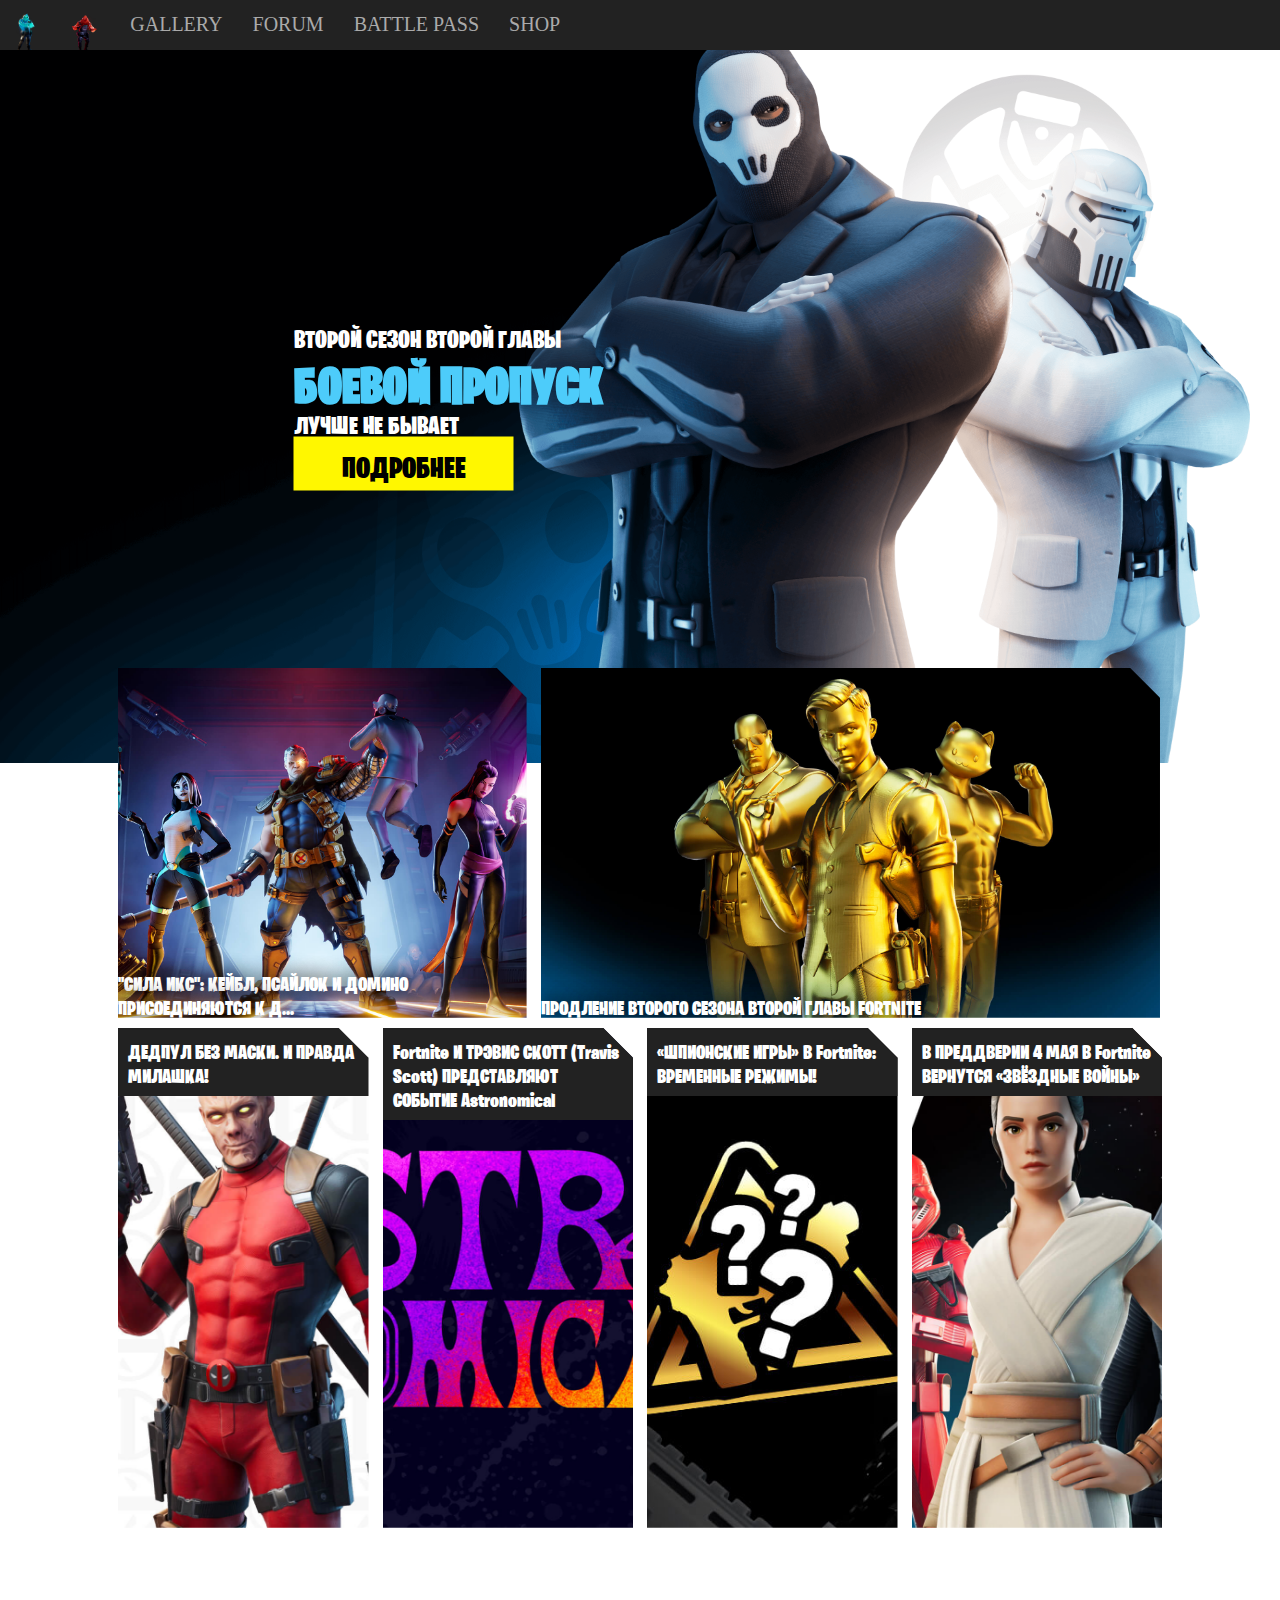
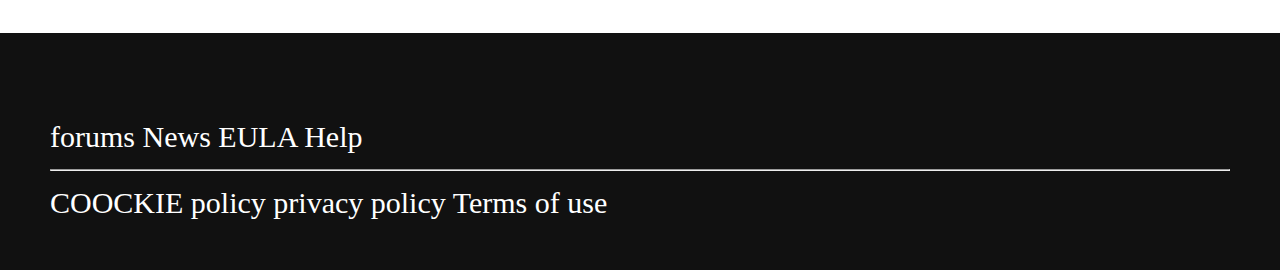
==== index.html @ 35852bdf "v1.1" ====
<!DOCTYPE html>
<html>
<head>
	<script type="text/javascript" src="jquery-3.5.0.min.js"></script>
	<script type="text/javascript" src="script.js"></script>
	<meta charset="utf-8">
	<link rel="stylesheet" type="text/css" href="style.css">
	<link rel="shortcut icon" type="image/png" href="ban.png">
	<title>HitriyVoron</title>
</head>
<body class="noAnim">
	<div id="top-menu">
		<a href="">
			<div id="top-menu-btn1" class="top-menu-btn top-menu-img">
				<img src="bub.png">
			</div>
		</a>
		<a href=""><div id="top-menu-btn2" class="top-menu-btn top-menu-img">
				<img src="rub.png">
			</div>
		</a>
		<a href="">
			<a href="">
			<div class="top-menu-btn">
				GALLERY
			</div>
		</a>
		
			<a href="">
			<div class="top-menu-btn">
				FORUM
			</div>
		</a>
		
		<a href="">
			<div class="top-menu-btn">
				BATTLE PASS
			</div>
		</a>
		
		
		<a href="">
			<div class="top-menu-btn">
				SHOP
			</div>
		</a>
	</div>
	<div id="box1">
	
		<div id="slide1" class="slide">
		<img src="fort.jpg" class="slide-img">
		
		<div id="slide1-title" class="slide-title">
			<p>ВТОРОЙ сЕЗОН ВТОРОЙ ГЛАВЫ</p>
			<br>
			<img src="ts.png"  class="slide-title-img">
			<br>
			<a href="">	
				<div class="switch-btn">
					<div>ПОДРОБНОсТИ</div>
					</div>
				</a>
			
			</div>
			<a href="trailer.html">
				<div id="trailer-btn">
					<div class="triangle"></div>
					<div class="text">СМОТРЕТЬ ТРЕЙЛEP</div>
				</div>
			</a>
	</div>

		<div id="slide2" class="slide">
		<img src="for.png" class="slide-img">
		
		<div id="slide2-title" class="slide-title">
			<!-- <br>
			<br>
			<br>
			<br>
			<br> -->
			<p>ВТОРОЙ сЕЗОН ВТОРОЙ ГЛАВЫ</p>
			<b>БОЕВОЙ ПРОПУСК</b>
			<p>ЛУЧШЕ НЕ БЫВАЕТ</p>
			<br>
			<a href="">	
				<div class="switch-btn">
					<div>ПОДРОБНЕЕ</div>
					</div>
				</a>
			
			</div>
	</div>

	</div>
	<div id="box2">
		<div id="feed">
				<a href="">
					<div id="feed1" class="feed-norm feed-wide" 
					style="background-image: url(jpg1.jpg);">
					<!-- <img src="jpg1.jpg" class="feed-img"> -->
					<div class="gradient"></div>
					<div class="description">"СИЛА ИКС": КЕЙБЛ, ПСАЙЛОК И ДОМИНО ПРИСОЕДИНЯЮТСЯ К Д...</div> 
				</div>
			</a>
				<a href="">
					<div id="feed2" class="feed-norm feed-wide" 
					style="background-image: url(jpg2.jpg);">
					<!-- <img src="jpg2.jpg" class="feed-img"> -->
					<div class="gradient"></div>
					<div class="description">ПРОДЛЕНИЕ ВТОРОГО СЕЗОНА ВТОРОЙ ГЛАВЫ FORTNITE</div> 
				</div>
			</a>
				<a href="">
					<div id="feed3" class="feed-norm feed-tall" 
					style="background-image: url(jpg3.jpg);">
					<!-- <img src="jpg3.jpg" class="feed-img">-->					
					<div class="description">ДЕДПУЛ БЕЗ МАСКИ. И ПРАВДА МИЛАШКА!</div> 
				</div>
			</a>
			<a href="">
					<div id="feed4" class="feed-norm feed-tall" 
					style="background-image: url(jpg4.jpg);">
					<!-- <img src="jpg4.jpg" class="feed-img"> -->
					<div class="description">Fortnite и Трэвис Скотт (Travis Scott) представляют событие Astronomical</div> 
				</div>
			</a>
			<a href="">
					<div id="feed5" class="feed-norm feed-tall" 
					style="background-image: url(jpg5.jpg);">
					<!-- <img src="jpg5.jpg" class="feed-img"> -->
					<div class="description">«Шпионские игры» в Fortnite: временные режимы!  </div> 
				</div>
			</a>
			<a href="">
					<div id="feed6" class="feed-norm feed-tall" 
					style="background-image: url(jpg6.jpg);">
					<!-- <img src="jpg6.jpg" class="feed-img"> -->
					<div class="description">В преддверии 4 мая в Fortnite вернутся «Звёздные войны»  </div> 
				</div>
			</a>
			</div>
			
		</div>
		<div id="footer">
			<a href="">
				<img src="">
			</a>
			<a href="">
				<img src="">
			</a>
			<a href="">
				<img src="">
			</a>
			<br>
			<a href="">forums</a> 
			<a href="">News</a>
			<a href="">EULA</a>
			<a href="">Help</a>
			<hr>
			<a href="">COOCKIE policy</a>
			<a href="">privacy policy</a> 
			<a href="">Terms of use </a>
		</div>

</body>
</html>
---- style.css ----
body{
	background-color: #fff;
	margin: 0;

}
@font-face{
	font-family: fort;
	src: url("fort.ttf");
}

#top-menu{
	height: 50px;
	width: 100%;
	background-color: #222;
}
#box1{
	width: 100%;
	font-family: fort;
	
}
.slide{
	width: 100%;
	font-size: 0;
	position: relative;

}
#slide1{
	display: none;
	width: 100%;
}
#slide2{
	top: 50%;
	display: block;

}
#slide2-title{
	left: 35%;
	text-align: left;

}
#slide2-title b{
	font-size: 50px;
	color: #4dccfa;
	font-family: fort;
}
#slide2-title p{
	font-size: 25px;
}
.slide-img{
	width: 100%;
}
.top-menu-btn{
	color: #aaa;
	font-size: 20px;
	height: 24px;
	overflow: hidden;
	padding: 13px;
	display: inline-block;
	transition-property: color, border-bottom-width, padding-bottom;
	transition-duration: 200ms;
	border-bottom: solid #fff700 0px;
}
#top-menu a{
	text-decoration: none;
}
.top-menu-btn:hover{
	color: #fff;
	border-bottom: solid #fff700 3px;
	padding-bottom: 3px;
	border-bottom-width: 10px;
}
.top-menu-btn a{
	color: #aaa;
}
.top-menu-btn img{
	height: 40px;
	border-bottom: solid #fff700 0px;
	margin: -6;

}
.top-menu-btn img:hover{
	border-bottom: solid #fff700 0px;
	padding-bottom: 0px;
	border-bottom-width: 0px;
}
.slide-title{
	top: 50%;
	position: absolute;
	transform: translate(-50%, -50%);
}
#slide1-title{
	left: 50%;
	text-align: center;

}

.slide-title p{
	font-size: 50px;
	color: #fff;
	left: 50%; 
	margin: 0;



}
.slide-title img{
	height: 150px;

}
.switch-btn{
	background-color: #fff700;
	padding: 10px;
	width: 200px;
	text-align: center;
	font-size: 30px;
	font-family: fort; 
	display: inline-block;
	color: #000;
	transition-duration: 600ms;
	transition-property: transform;
}
.switch-btn:hover{
	transform: skew(-5deg) translateX(3px);
}
.switch-btn:hover div{
	transform: skew(5deg) translateX(3px);
}
.switch-btn div{
	transition-duration: 600ms;
	transition-property: transform;
}
.top-menu-img{
	border: none;
	padding: 13px; 
}
#top-menu-btn1{
	border: none;
	padding: 13px; 
}
#top-menu-btn2{
	border: none;
	padding: 13px; 
}
#feed{
	position: relative;
	width: 1054px;	
	overflow: hidden;
	left: 50%;
	transform: translate(-50%, -100px);

}
#feed a{
	text-decoration: none;
}
.feed-norm{
	position: relative;
	display: inline-block;
	overflow: hidden;
	color: #fff;
	vertical-align: top;
	margin: 5px;
	background-position: center center;
	background-size: cover;
	-webkit-clip-path: polygon(
	/*	100% 0%, 
		100% 100%,
		0% 100%,
		0% 20px,
		20px 0%*/
		0% 0%,
		calc(100% - 30px) 0%,
		100% 30px,
		100% 100%,
		0% 100%

	);


}

.feed-img{
	transition-duration: 200ms;
	transition-property: transform;
	height: 100%;
	min-width: 100%;
	left: 50%;
	position: absolute;


	transform: translateX(-50%);
}
#feed1{
	width: calc(40% - 10px - 3px);
}
#feed2{
	width: calc(60% - 10px - 3px);
}
/*#feed3{
	width: 23%;
}*/
.feed-wide{
	height: 350px; 
	width: 23%;
}
.feed-wide .description{
	position: absolute;
	bottom: 0;
	color: #fff;
	font-size: 20px;
	font-family: fort;
	text-shadow: 0 0 20px #000;
	transition-duration: 200ms;
	transition-property: text-shadow, transform
}
.feed-tall{
	height: 500px;
	width: calc(25% - 10px - 3px)
}
.feed-tall .description{
	position: relative;
	background-color: #222;
	left: 0;
	font-size: 20px;
	right: 0;
	bottom: 0;
	font-family: fort;
	padding: 10px;



}
.feed-norm:hover .feed-img{
	transform: translateX(-50%) scale(1.1);

} 
.feed-wide:hover .descrption{
	text-shadow: none;
	transform: translateY(-10px);
}
::-webkit-scrollbar{
	background: linear-gradient( #7900fa, #0000ff, #00ffd9, #40ff00, #ffee00, #ff5100, #fc0000);

}
::-webkit-scrollbar-thumb{
 	background:linear-gradient( #fc0000, #ff5100, #ffee00, #40ff00, #00ffd9, #0000ff, #7900fa);
	border-radius: 10px;
	border-top: solid #fff 2px;
	border-bottom: solid #fff 2px;

}
::-webkit-scrollbar-thumb:hover{
	background-color: #980;
}
.feed-wide:hover .gradient{
	width: 100%;
	height: 70px;
	background-image: linear-gradient(to top, 
		rgba(56, 242, 15, 0.5) 
		rgba(19, 77, 6, 0));
	opacity: 1;
	transition-property: height, opacity;
	transition-duration: 20ms;

}
.feed-wide:hover .gradient{
	height: 0;
}


#footer{
	background-color: #111;
	padding: 50px;
	font-size: 30px;

}
#footer a{
	color: #fff;
	text-decoration: none;
}
#footer a:hover{
	text-decoration: underline; 

}
#footer img{
	height: 30px;
	display: inline-block;

}
#trailer-btn{
	position: absolute;
	bottom: 150px;
	right:150px;
	border-radius: 50%;
	height: 50px ;
	width: 50px;
	border: solid #fff 3px;
	background-color: rgba(255, 255, 255, 0.5);

}
.triangle{
	height: 35px;
	width: 35px;
	-webkit-clip-path: polygon(
		20% 0%,
		100% 50%,
		20% 100%
		);
	background-color: #fff;
	left: 50%;
	right: 50%;
	position: absolute;
	top: 50%;
	transform: translate(-50%, -50%);
}
#trailer-btn .text{
	font-family: fort;
	font-size: 30px;
	position: absolute;
	transform: translateY(-50%);
	right: 120%;
	width: 300px;
	text-align: right;
	color: #fff;
	top: 50%;
}
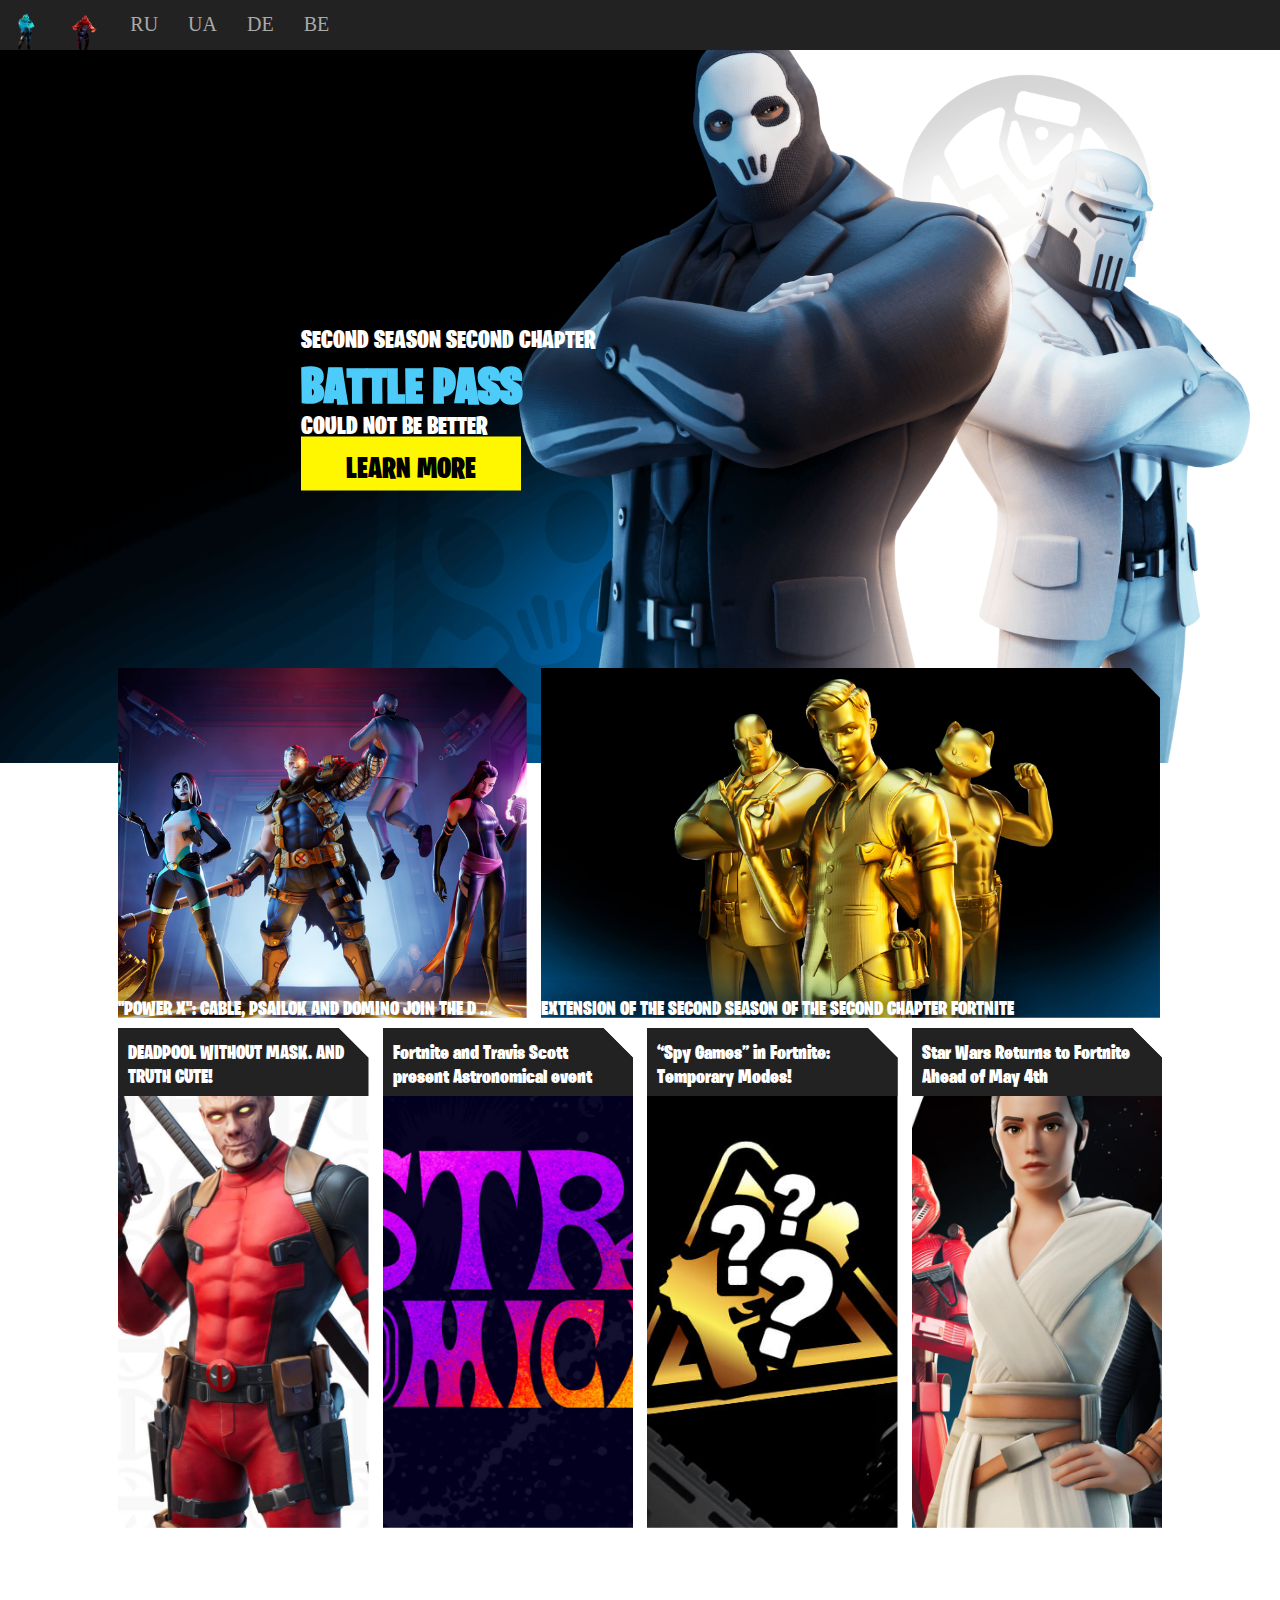
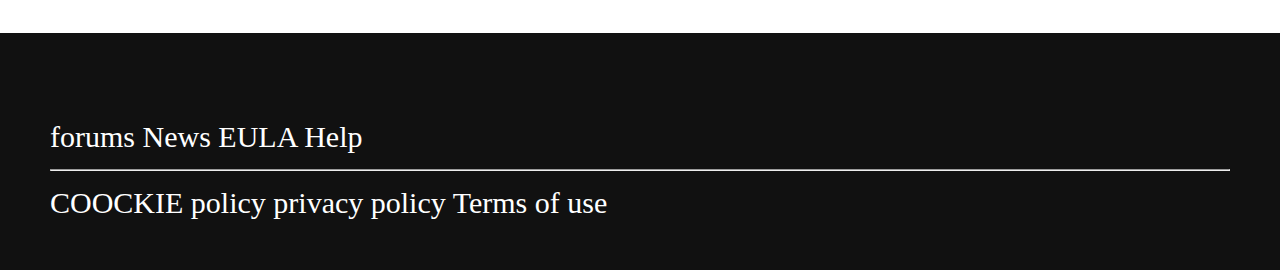
==== commit 16326c13: "v1.4" ====
--- a/index.html
+++ b/index.html
@@ -19,29 +19,28 @@
 				<img src="rub.png">
 			</div>
 		</a>
-		<a href="">
-			<a href="">
+			<a href="1.html">
 			<div class="top-menu-btn">
-				GALLERY
+				RU
 			</div>
 		</a>
 		
-			<a href="">
+			<a href="ua.html">
 			<div class="top-menu-btn">
-				FORUM
+				UA
 			</div>
 		</a>
 		
-		<a href="">
+		<a href="de.html">
 			<div class="top-menu-btn">
-				BATTLE PASS
+				DE
 			</div>
 		</a>
 		
 		
-		<a href="">
+		<a href="be.html">
 			<div class="top-menu-btn">
-				SHOP
+				BE
 			</div>
 		</a>
 	</div>
@@ -51,13 +50,13 @@
 		<img src="fort.jpg" class="slide-img">
 		
 		<div id="slide1-title" class="slide-title">
-			<p>ВТОРОЙ сЕЗОН ВТОРОЙ ГЛАВЫ</p>
+			<p>SECOND SEASON SECOND CHAPTER</p>
 			<br>
 			<img src="ts.png"  class="slide-title-img">
 			<br>
 			<a href="">	
 				<div class="switch-btn">
-					<div>ПОДРОБНОсТИ</div>
+					<div>DETAILS</div>
 					</div>
 				</a>
 			
@@ -65,7 +64,7 @@
 			<a href="trailer.html">
 				<div id="trailer-btn">
 					<div class="triangle"></div>
-					<div class="text">СМОТРЕТЬ ТРЕЙЛEP</div>
+					<div class="text">WATCH TRAILER</div>
 				</div>
 			</a>
 	</div>
@@ -79,13 +78,13 @@
 			<br>
 			<br>
 			<br> -->
-			<p>ВТОРОЙ сЕЗОН ВТОРОЙ ГЛАВЫ</p>
-			<b>БОЕВОЙ ПРОПУСК</b>
-			<p>ЛУЧШЕ НЕ БЫВАЕТ</p>
+			<p>SECOND SEASON SECOND CHAPTER</p>
+			<b>BATTLE PASS</b>
+			<p>COULD NOT BE BETTER</p>
 			<br>
 			<a href="">	
 				<div class="switch-btn">
-					<div>ПОДРОБНЕЕ</div>
+					<div>LEARN MORE</div>
 					</div>
 				</a>
 			
@@ -100,7 +99,7 @@
 					style="background-image: url(jpg1.jpg);">
 					<!-- <img src="jpg1.jpg" class="feed-img"> -->
 					<div class="gradient"></div>
-					<div class="description">"СИЛА ИКС": КЕЙБЛ, ПСАЙЛОК И ДОМИНО ПРИСОЕДИНЯЮТСЯ К Д...</div> 
+					<div class="description">"POWER X": CABLE, PSAILOK AND DOMINO JOIN THE D ...</div> 
 				</div>
 			</a>
 				<a href="">
@@ -108,35 +107,35 @@
 					style="background-image: url(jpg2.jpg);">
 					<!-- <img src="jpg2.jpg" class="feed-img"> -->
 					<div class="gradient"></div>
-					<div class="description">ПРОДЛЕНИЕ ВТОРОГО СЕЗОНА ВТОРОЙ ГЛАВЫ FORTNITE</div> 
+					<div class="description">EXTENSION OF THE SECOND SEASON OF THE SECOND CHAPTER FORTNITE</div> 
 				</div>
 			</a>
 				<a href="">
 					<div id="feed3" class="feed-norm feed-tall" 
 					style="background-image: url(jpg3.jpg);">
 					<!-- <img src="jpg3.jpg" class="feed-img">-->					
-					<div class="description">ДЕДПУЛ БЕЗ МАСКИ. И ПРАВДА МИЛАШКА!</div> 
+					<div class="description">DEADPOOL WITHOUT MASK. AND TRUTH CUTE!</div> 
 				</div>
 			</a>
 			<a href="">
 					<div id="feed4" class="feed-norm feed-tall" 
 					style="background-image: url(jpg4.jpg);">
 					<!-- <img src="jpg4.jpg" class="feed-img"> -->
-					<div class="description">Fortnite и Трэвис Скотт (Travis Scott) представляют событие Astronomical</div> 
+					<div class="description">Fortnite and Travis Scott present Astronomical event</div> 
 				</div>
 			</a>
 			<a href="">
 					<div id="feed5" class="feed-norm feed-tall" 
 					style="background-image: url(jpg5.jpg);">
 					<!-- <img src="jpg5.jpg" class="feed-img"> -->
-					<div class="description">«Шпионские игры» в Fortnite: временные режимы!  </div> 
+					<div class="description">“Spy Games” in Fortnite: Temporary Modes!  </div> 
 				</div>
 			</a>
 			<a href="">
 					<div id="feed6" class="feed-norm feed-tall" 
 					style="background-image: url(jpg6.jpg);">
 					<!-- <img src="jpg6.jpg" class="feed-img"> -->
-					<div class="description">В преддверии 4 мая в Fortnite вернутся «Звёздные войны»  </div> 
+					<div class="description">Star Wars Returns to Fortnite Ahead of May 4th  </div> 
 				</div>
 			</a>
 			</div>
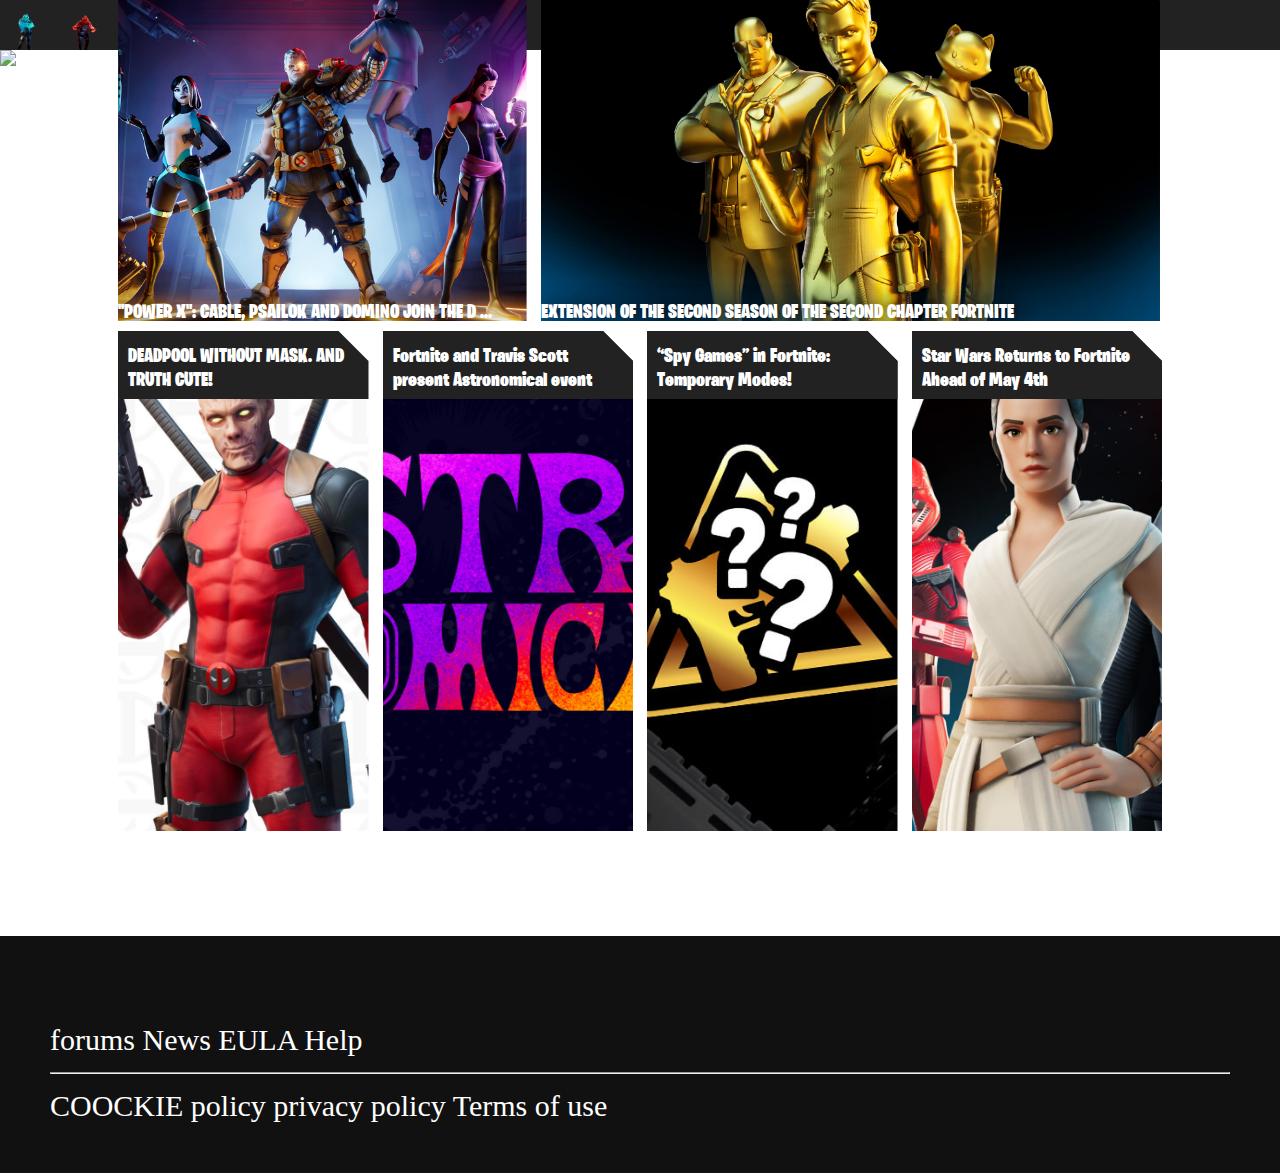
==== commit ec024358: "1.13" ====
--- a/index.html
+++ b/index.html
@@ -5,8 +5,8 @@
 	<script type="text/javascript" src="script.js"></script>
 	<meta charset="utf-8">
 	<link rel="stylesheet" type="text/css" href="style.css">
-	<link rel="shortcut icon" type="image/png" href="ban.png">
-	<title>HitriyVoron</title>
+	<link rel="shortcut icon" type="image/png" href="cm.png">
+	<title> Tricky Raven</title>
 </head>
 <body class="noAnim">
 	<div id="top-menu">
@@ -70,7 +70,7 @@
 	</div>
 
 		<div id="slide2" class="slide">
-		<img src="for.png" class="slide-img">
+		<img src="el.png" class="slide-img">
 		
 		<div id="slide2-title" class="slide-title">
 			<!-- <br>
@@ -157,7 +157,7 @@
 			<a href="">EULA</a>
 			<a href="">Help</a>
 			<hr>
-			<a href="">COOCKIE policy</a>
+			<a href="cockie.en.html">COOCKIE policy</a>
 			<a href="">privacy policy</a> 
 			<a href="">Terms of use </a>
 		</div>
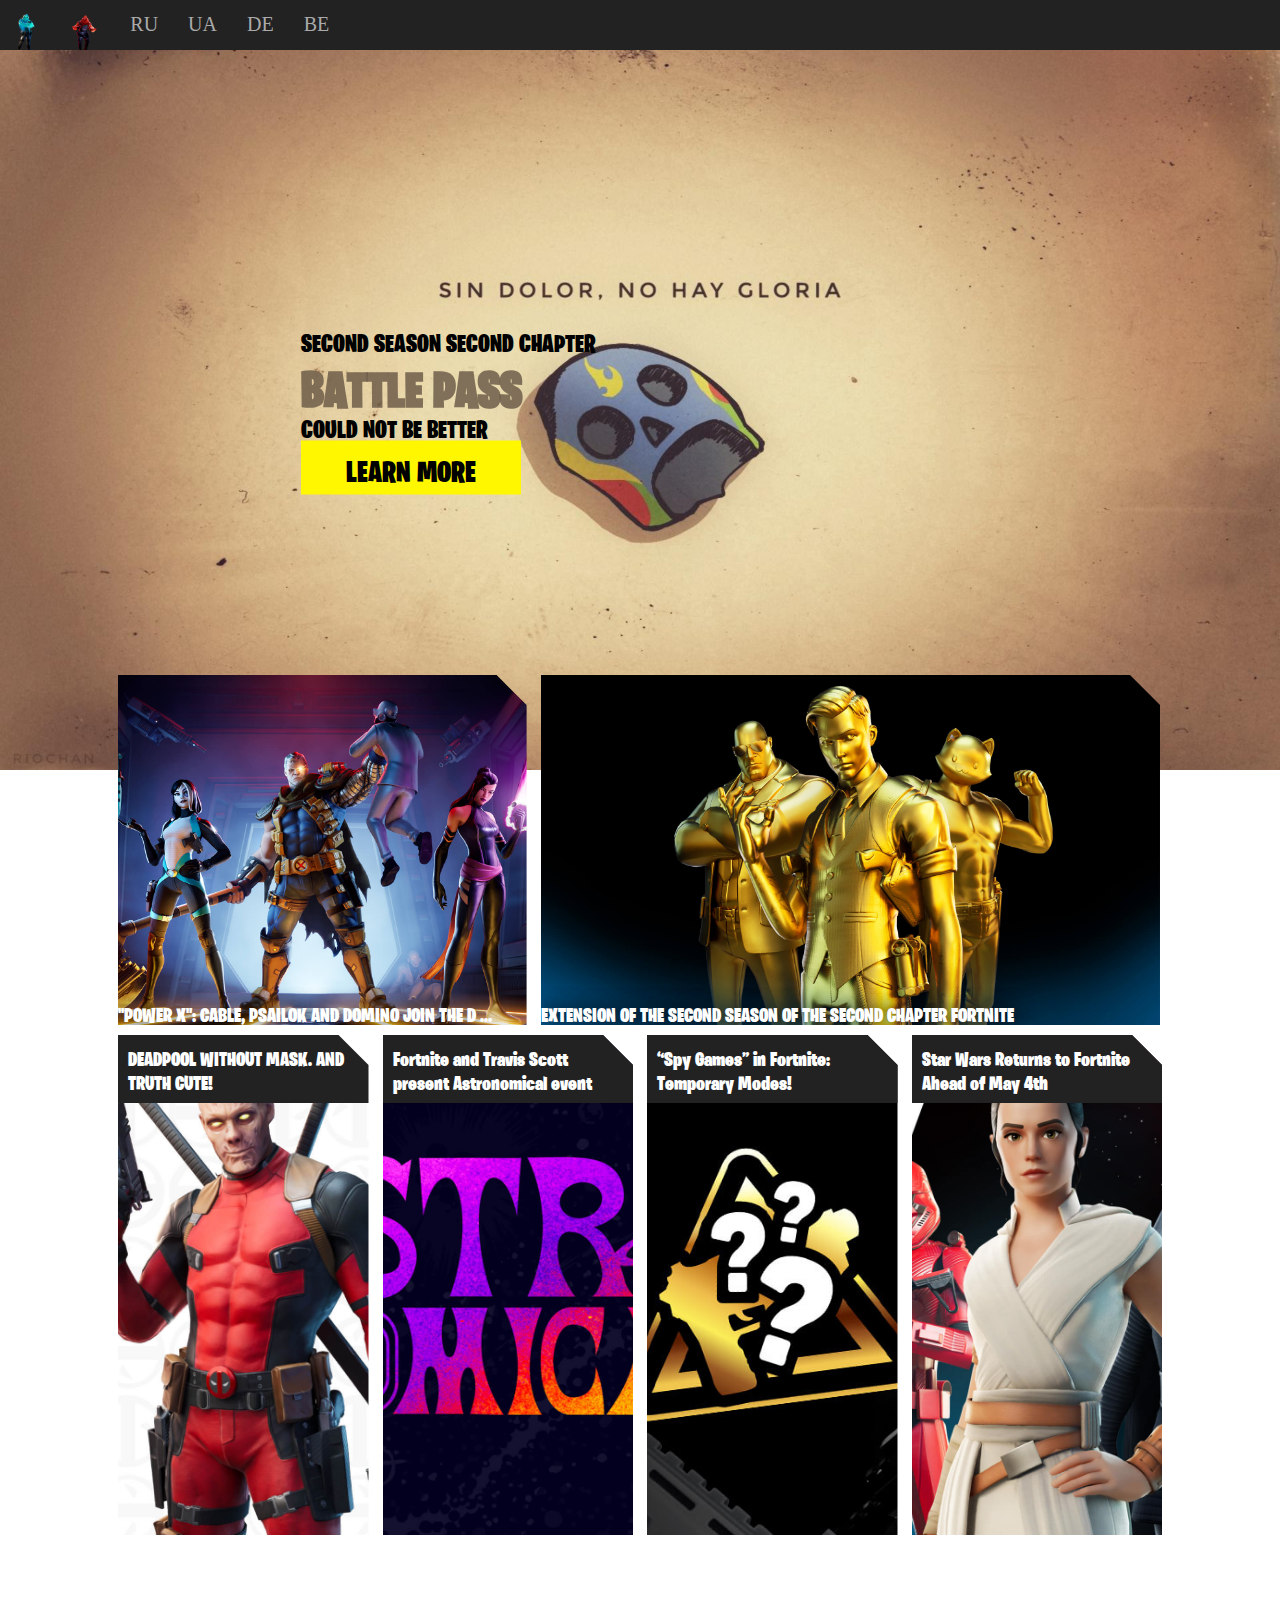
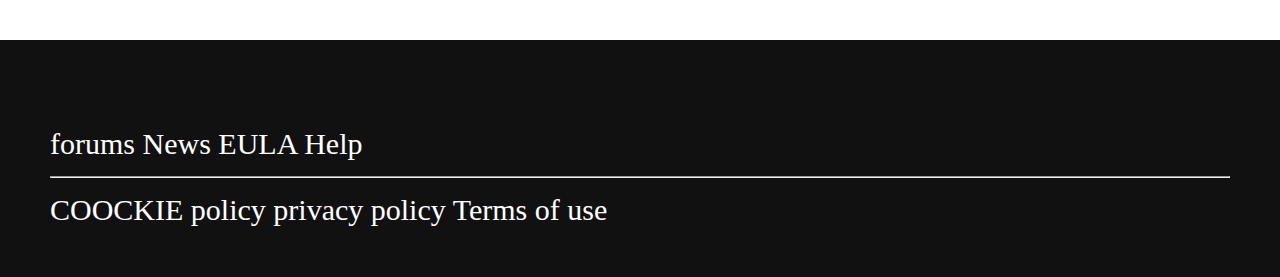
==== commit 436bcaff: "1.14" ====
--- a/index.html
+++ b/index.html
@@ -47,7 +47,7 @@
 	<div id="box1">
 	
 		<div id="slide1" class="slide">
-		<img src="fort.jpg" class="slide-img">
+		<img src="sp.jpg" class="slide-img">
 		
 		<div id="slide1-title" class="slide-title">
 			<p>SECOND SEASON SECOND CHAPTER</p>
@@ -70,7 +70,7 @@
 	</div>
 
 		<div id="slide2" class="slide">
-		<img src="el.png" class="slide-img">
+		<img src="el.jpg" class="slide-img">
 		
 		<div id="slide2-title" class="slide-title">
 			<!-- <br>
--- a/style.css
+++ b/style.css
@@ -40,7 +40,7 @@
 }
 #slide2-title b{
 	font-size: 50px;
-	color: #4dccfa;
+	color: #654c;
 	font-family: fort;
 }
 #slide2-title p{
@@ -96,7 +96,7 @@
 
 .slide-title p{
 	font-size: 50px;
-	color: #fff;
+	color: #000;
 	left: 50%; 
 	margin: 0;
 
